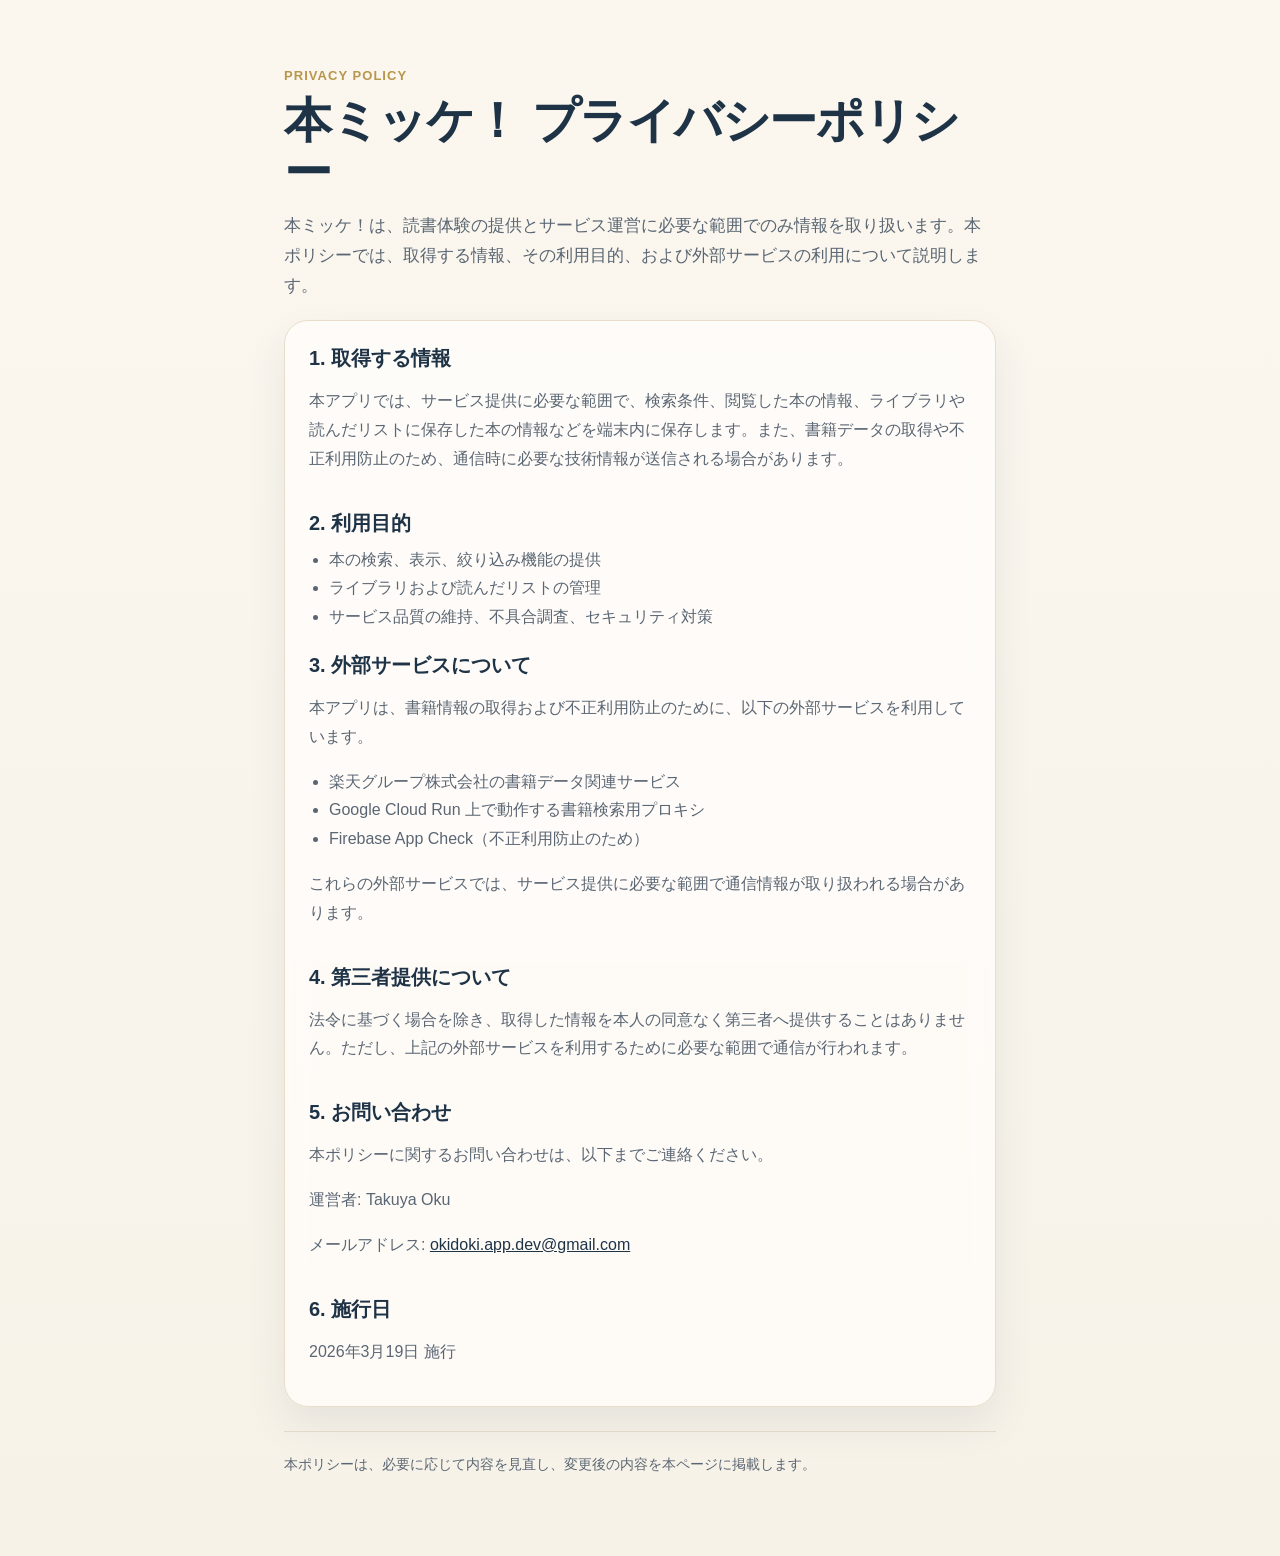
==== privacy.html @ a04728a9 "Initial commit" ====
<!doctype html>
<html lang="ja">
<head>
  <meta charset="utf-8">
  <meta name="viewport" content="width=device-width, initial-scale=1">
  <title>本ミッケ！ | プライバシーポリシー</title>
  <link rel="stylesheet" href="./styles.css">
</head>
<body>
  <main class="page">
    <section class="hero">
      <p class="eyebrow">Privacy Policy</p>
      <h1>本ミッケ！ プライバシーポリシー</h1>
      <p class="lead">本ミッケ！は、読書体験の提供とサービス運営に必要な範囲でのみ情報を取り扱います。本ポリシーでは、取得する情報、その利用目的、および外部サービスの利用について説明します。</p>
    </section>

    <section class="card stack">
      <div>
        <h2>1. 取得する情報</h2>
        <p>本アプリでは、サービス提供に必要な範囲で、検索条件、閲覧した本の情報、ライブラリや読んだリストに保存した本の情報などを端末内に保存します。また、書籍データの取得や不正利用防止のため、通信時に必要な技術情報が送信される場合があります。</p>
      </div>

      <div>
        <h2>2. 利用目的</h2>
        <ul>
          <li>本の検索、表示、絞り込み機能の提供</li>
          <li>ライブラリおよび読んだリストの管理</li>
          <li>サービス品質の維持、不具合調査、セキュリティ対策</li>
        </ul>
      </div>

      <div>
        <h2>3. 外部サービスについて</h2>
        <p>本アプリは、書籍情報の取得および不正利用防止のために、以下の外部サービスを利用しています。</p>
        <ul>
          <li>楽天グループ株式会社の書籍データ関連サービス</li>
          <li>Google Cloud Run 上で動作する書籍検索用プロキシ</li>
          <li>Firebase App Check（不正利用防止のため）</li>
        </ul>
        <p>これらの外部サービスでは、サービス提供に必要な範囲で通信情報が取り扱われる場合があります。</p>
      </div>

      <div>
        <h2>4. 第三者提供について</h2>
        <p>法令に基づく場合を除き、取得した情報を本人の同意なく第三者へ提供することはありません。ただし、上記の外部サービスを利用するために必要な範囲で通信が行われます。</p>
      </div>

      <div>
        <h2>5. お問い合わせ</h2>
        <p>本ポリシーに関するお問い合わせは、以下までご連絡ください。</p>
        <p>運営者: Takuya Oku</p>
        <p>メールアドレス: <a href="mailto:okidoki.app.dev@gmail.com">okidoki.app.dev@gmail.com</a></p>
      </div>

      <div>
        <h2>6. 施行日</h2>
        <p>2026年3月19日 施行</p>
      </div>
    </section>

    <p class="footer">本ポリシーは、必要に応じて内容を見直し、変更後の内容を本ページに掲載します。</p>
  </main>
</body>
</html>
---- styles.css ----
:root {
    color-scheme: light;
    --bg: #f7f2e8;
    --surface: #fffdfa;
    --text: #1f3347;
    --muted: #5a6673;
    --line: #e7ddca;
    --accent: #b8964d;
}

* {
    box-sizing: border-box;
}

body {
    margin: 0;
    font-family: -apple-system, BlinkMacSystemFont, "Helvetica Neue", sans-serif;
    background: linear-gradient(180deg, #fbf7ef 0%, var(--bg) 100%);
    color: var(--text);
}

.page {
    max-width: 760px;
    margin: 0 auto;
    padding: 40px 24px 64px;
}

.hero {
    padding: 24px 0 20px;
}

.eyebrow {
    margin: 0 0 8px;
    font-size: 13px;
    font-weight: 700;
    letter-spacing: 0.08em;
    text-transform: uppercase;
    color: var(--accent);
}

h1 {
    margin: 0 0 12px;
    font-size: clamp(32px, 6vw, 48px);
    line-height: 1.08;
    letter-spacing: -0.03em;
}

.lead {
    margin: 0;
    font-size: 17px;
    line-height: 1.75;
    color: var(--muted);
}

.card {
    background: rgba(255, 253, 250, 0.82);
    border: 1px solid var(--line);
    border-radius: 24px;
    padding: 24px;
    backdrop-filter: blur(12px);
    box-shadow: 0 18px 40px rgba(31, 51, 71, 0.08);
}

.stack {
    display: grid;
    gap: 20px;
}

h2 {
    margin: 0 0 10px;
    font-size: 20px;
    line-height: 1.3;
}

p,
li {
    font-size: 16px;
    line-height: 1.8;
    color: var(--muted);
}

ul {
    margin: 0;
    padding-left: 20px;
}

a {
    color: var(--text);
}

.footer {
    margin-top: 24px;
    padding-top: 20px;
    border-top: 1px solid var(--line);
    font-size: 14px;
    color: var(--muted);
}
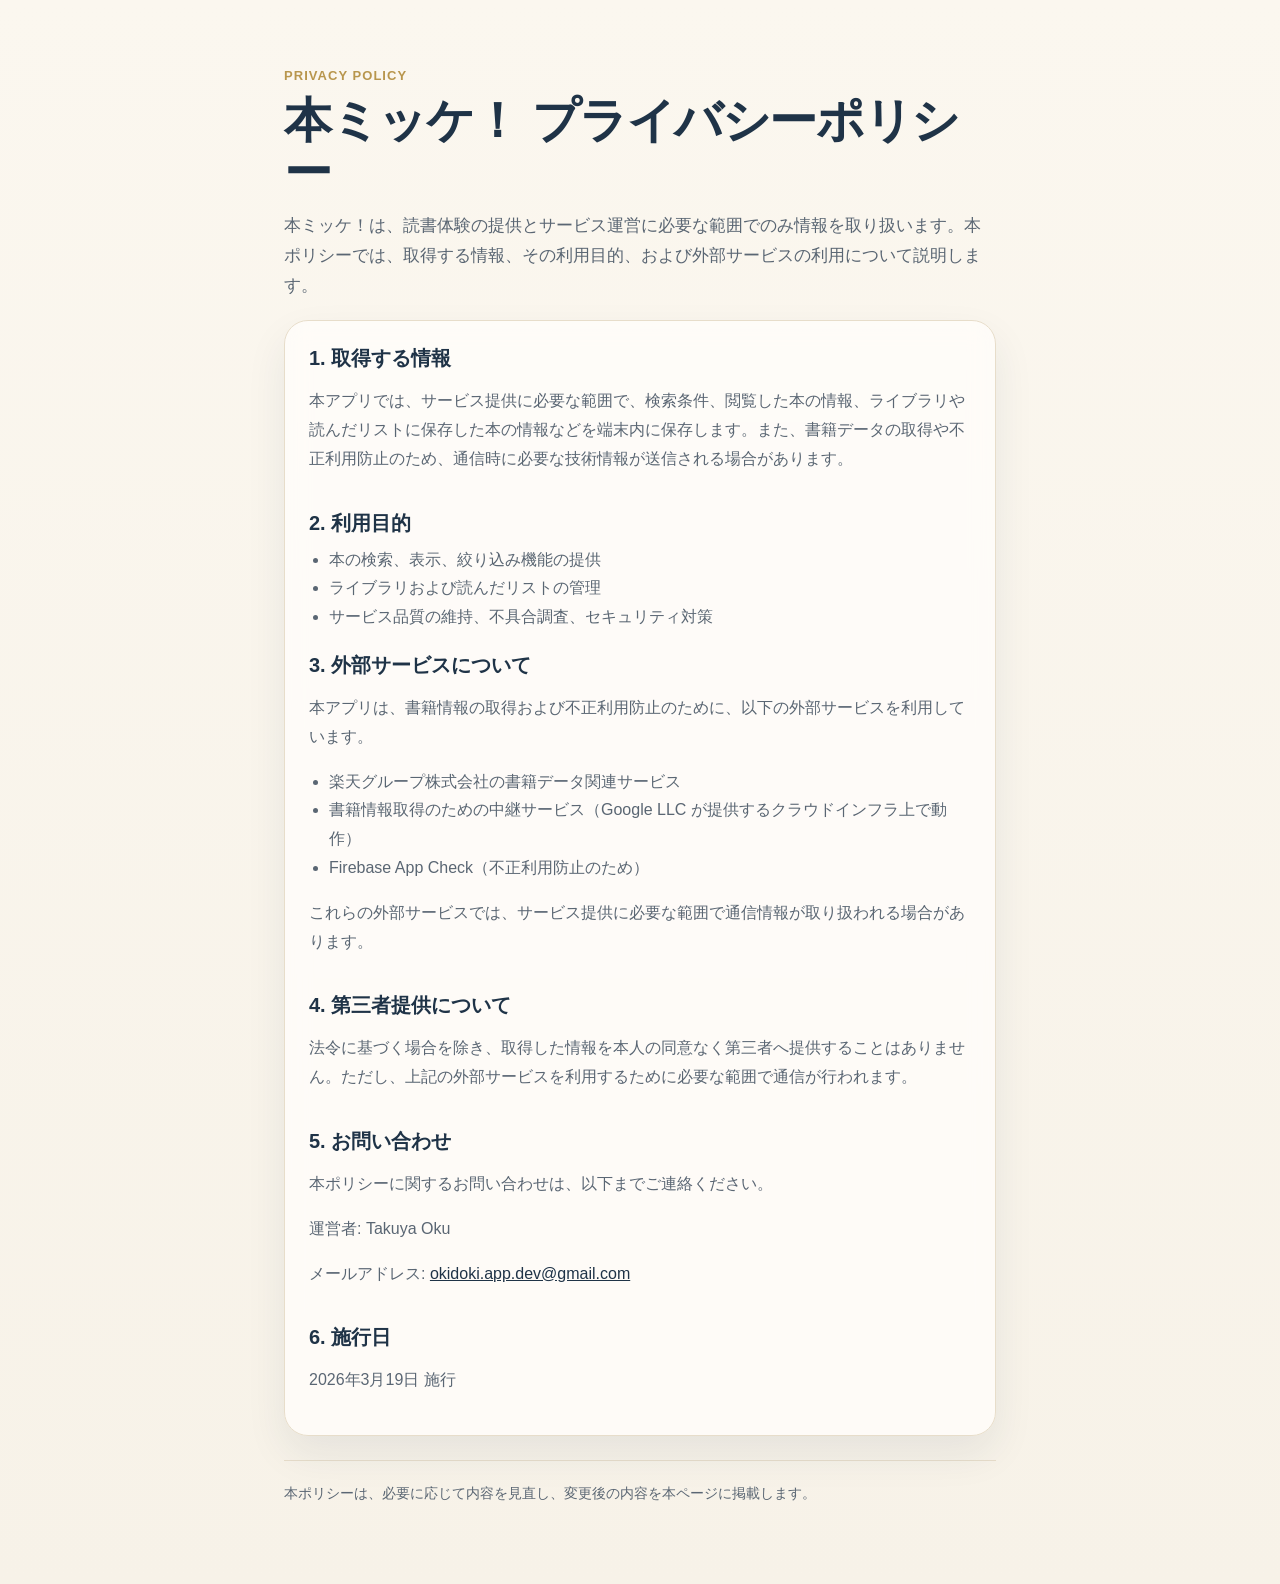
==== commit cff71c56: "Generalize backend infrastructure description in privacy policy" ====
--- a/privacy.html
+++ b/privacy.html
@@ -34,7 +34,7 @@
         <p>本アプリは、書籍情報の取得および不正利用防止のために、以下の外部サービスを利用しています。</p>
         <ul>
           <li>楽天グループ株式会社の書籍データ関連サービス</li>
-          <li>Google Cloud Run 上で動作する書籍検索用プロキシ</li>
+          <li>書籍情報取得のための中継サービス（Google LLC が提供するクラウドインフラ上で動作）</li>
           <li>Firebase App Check（不正利用防止のため）</li>
         </ul>
         <p>これらの外部サービスでは、サービス提供に必要な範囲で通信情報が取り扱われる場合があります。</p>
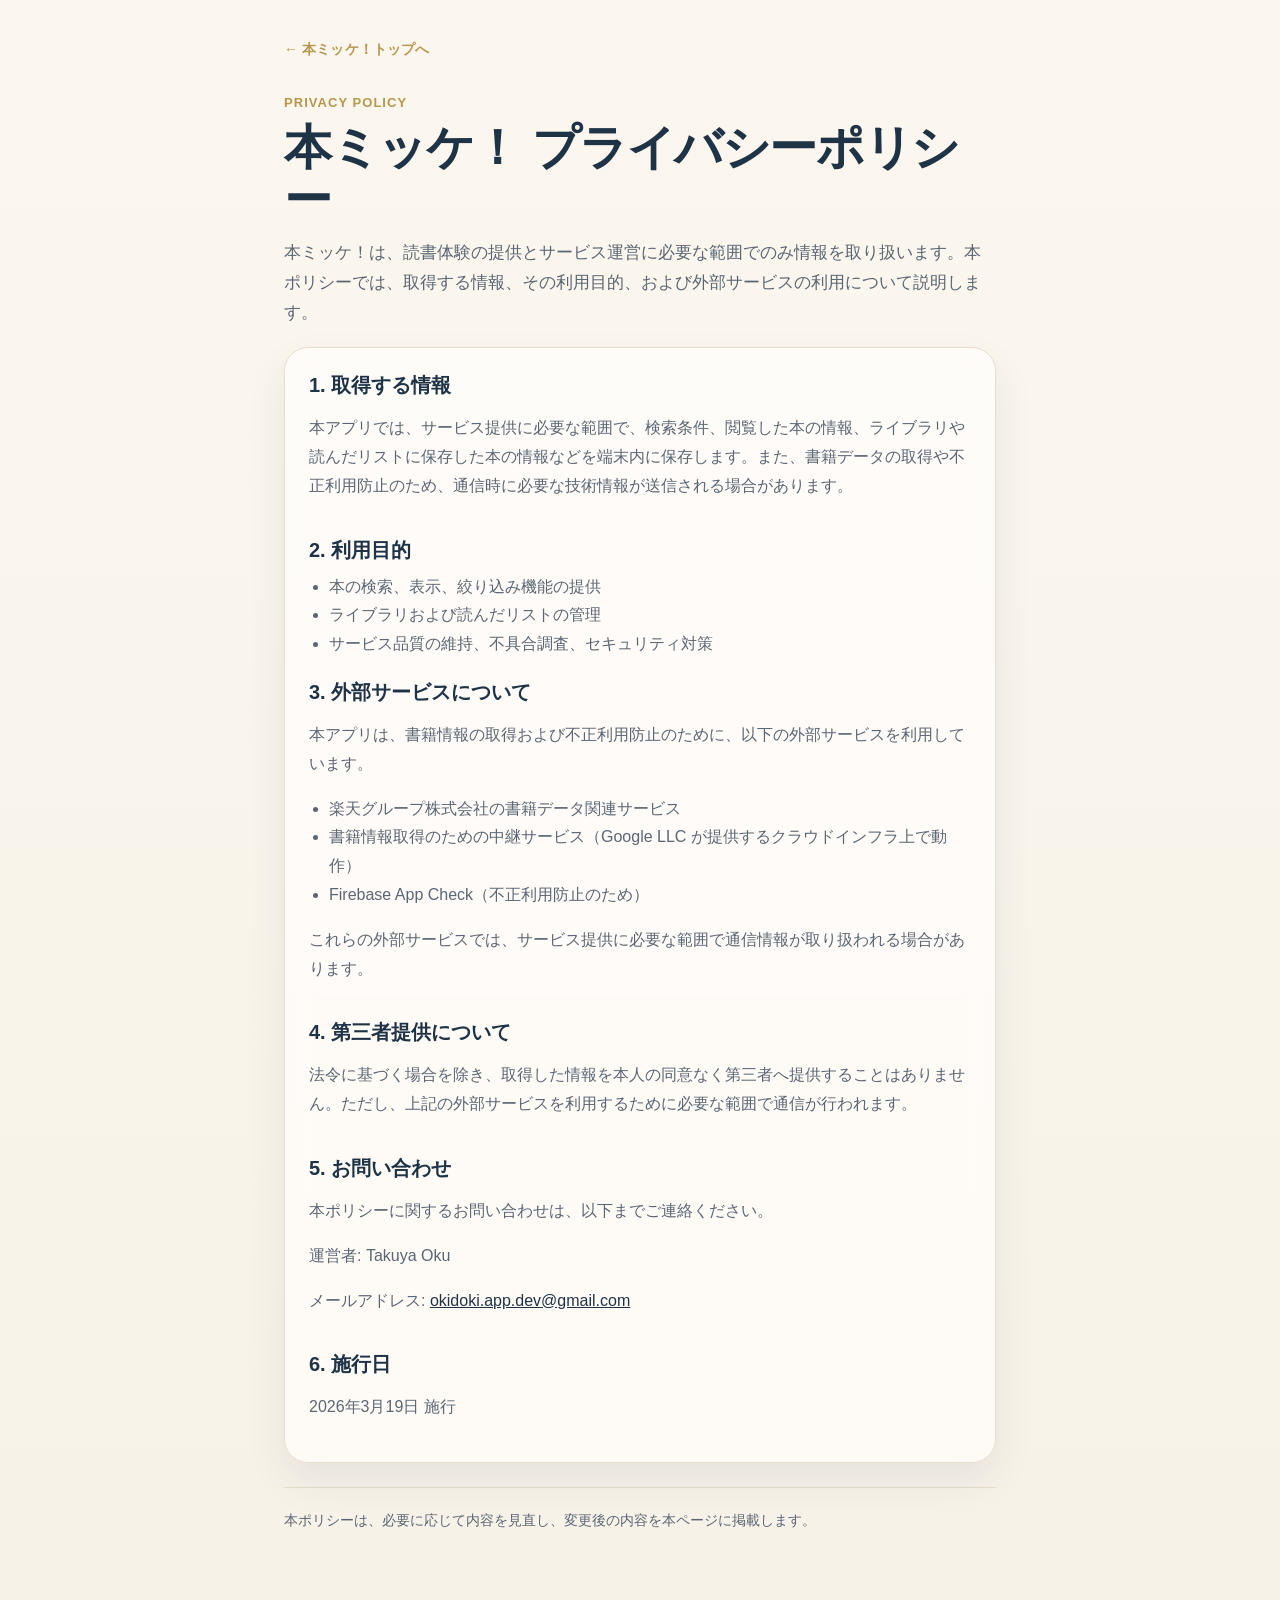
==== commit a4921bb4: "Add LP and back navigation to support/privacy pages - index.html: new landing page with hero, how-it" ====
--- a/privacy.html
+++ b/privacy.html
@@ -8,6 +8,7 @@
 </head>
 <body>
   <main class="page">
+    <a href="./index.html" class="back-nav">← 本ミッケ！トップへ</a>
     <section class="hero">
       <p class="eyebrow">Privacy Policy</p>
       <h1>本ミッケ！ プライバシーポリシー</h1>
--- a/styles.css
+++ b/styles.css
@@ -95,3 +95,16 @@
     font-size: 14px;
     color: var(--muted);
 }
+
+.back-nav {
+    display: inline-flex;
+    align-items: center;
+    gap: 5px;
+    margin-bottom: 8px;
+    font-size: 14px;
+    font-weight: 600;
+    color: var(--accent);
+    text-decoration: none;
+    letter-spacing: 0.01em;
+}
+.back-nav:hover { opacity: 0.7; }
